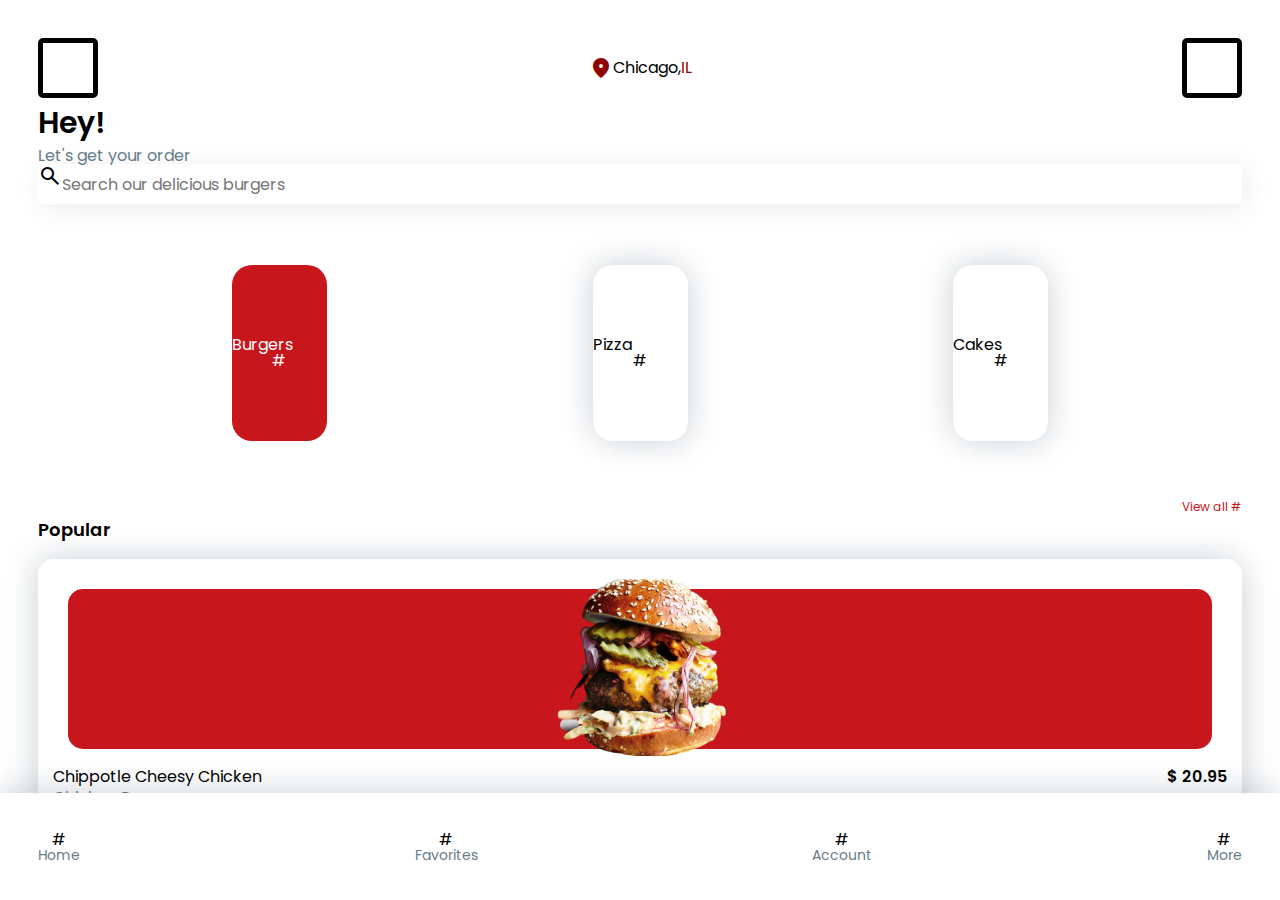
==== index.html @ 368ec83f "0.7 page" ====
<!DOCTYPE html>
<html lang="en">
<head>
    <meta charset="UTF-8">
    <meta name="viewport" content="width=device-width, initial-scale=1.0">
    <title>Burger</title>
    <link rel="stylesheet" href="reset.css">
    <link rel="stylesheet" href="https://fonts.googleapis.com/css2?family=Material+Symbols+Outlined:opsz,wght,FILL,GRAD@20..48,100..700,0..1,-50..200" />
    <link rel="stylesheet" href="style.css">
    <link rel="preconnect" href="https://fonts.googleapis.com">
<link rel="preconnect" href="https://fonts.gstatic.com" crossorigin>
<link href="https://fonts.googleapis.com/css2?family=Open+Sans:wght@400;600&family=Poppins:ital,wght@0,100;0,200;0,300;0,400;0,500;0,600;0,700;0,800;0,900;1,100;1,200;1,300;1,400;1,500;1,600;1,700;1,800;1,900&display=swap" rel="stylesheet">
</head>
<body>
    <nav>
        <ul>
            <li>
                <a href="">
                    <div class="navitem">
                        <span>#</span>
                        <p class="navtext">Home</p>
                    </div>
                </a>
            </li>
            <li>
                <a href="">
                    <div class="navitem">
                        <span>#</span>
                        <p>Favorites</p>
                    </div>
                </a>
            </li>
            <li>
                <a href="">
                    <div class="navitem">
                        <span>#</span>
                        <p>Account</p>
                    </div>
                </a>
            </li>
            <li>
                <a href="">
                    <div class="navitem">
                        <span>#</span>
                        <p>More</p>
                    </div>
                </a>
            </li>
        </ul>
    </nav>
    <div class="wrapper">
    <header>
        
        <div><button></button>
            <div class="location"><span class="material-symbols-outlined">
            location_on
            </span>Chicago, <span class="il">IL</span></div>
        <button></button></div>
    </header>
    <h1>Hey!</h1>
    <p>Let's get your order</p>
    <div class="srch"><span class="material-symbols-outlined">
        search
        </span><input type="text" placeholder="Search our delicious burgers"></div>
    <div class="sections">
        <div>
            <img src="" alt="">
            <h4>Burgers</h4>
            <span>#</span>
        </div>
        <div>
            <img src="" alt="">
            <h4>Pizza</h4>
            <span>#</span>
        </div>
        <div>
            <img src="" alt="">
            <h4>Cakes</h4>
            <span>#</span>
        </div>
    </div>
    <div class="popular">
        <h3>Popular</h3>
        <a href="#">View all <span>#</span></a>
        <div class="popcard">
            <a href="order.html">
                <div class="red"></div>
                <picture>
                    <source media="" srcset="">
                    <source media="" srcset="">
                    <img src="images/Rectangle 11.png" alt="">
                </picture>
                <h5>Chippotle Cheesy Chicken</h5>
                <p>Chicken Burger</p>
                <p class="price">$ 20.95</p>
            </a>
        </div>
    </div></div>
</body>
</html>
---- style.css ----
body {font-family: 'Poppins', Courier, monospace;}
nav>ul {
    background: #ffffff;
    display: flex;
    flex-direction: row;
    width: 100%;
    justify-content: space-between;
    overflow: hidden;
}
li {
    margin: 3%;
    display: flex;
    flex-direction: column;
    text-align: center;
}
nav {
    position: fixed;
    bottom: 0;
    width: 100%;
    box-shadow: 6px 6px 30px #435d6b25, -6px -6px 30px #435D6B25;
    overflow: hidden;
}
.location>span {color: #910203;}
h1 {
    font-weight: 600;
    font-size: 30px;
    margin: 10px 0px;
}
.location {
    display: flex;
    justify-content: center;
    align-content: center;
    align-self: center;
    align-items: center;
}
header>div {
    display: flex;
    width: 100%;
    justify-content: center;
}
header>div :nth-child(2) {margin-left: auto; margin-right: auto;}
.wrapper {margin: 3%;}
p {
    color: #667C8A;
    font-size: 16px;
}
.srch {
    background: white;
    box-shadow: 4px 4px 30px #00000015;
    border-radius: 5px;
    display: flex;
    height: 40px;
}
input {
    display: block;
    width: 100%;
}
nav>ul>li>a>div>p {font-size: 14px;}

button {
    width: 50px;
    height: 50px;
    border: solid 5px black;
    border-radius: 5px;
}
.sections {
    display: flex;
    flex-direction: row;
    margin: 5%;
    justify-content: center;
}
.sections>div {
    display: flex;
    flex-direction: column;
    justify-content: center;
    height: 176px;
    width: 95px;
    box-shadow: 6px 6px 30px #435d6b25, -6px -6px 30px #435D6B25;
    margin: auto;
    border-radius: 20px;
}
.sections>div:nth-child(1) {
    display: flex;
    flex-direction: column;
    justify-content: center;
    height: 176px;
    width: 95px;
    box-shadow: 0px 0px 0px #435d6b25, 0px 0px 0px #435D6B25;
    margin: auto;
    border-radius: 20px;
    background-color: #C8161D;
    color: white;
}
.sections>div>img {align-self: center;}
.sections>div>p {margin: auto;}
.sections>div>span {align-self: center;}
h3 {margin-top: 20px; font-weight: 600; font-size: 18px; margin-bottom: 20px;}

.popular {display: grid;
grid-template-columns: 50% 50%;}
.popular>a {color: #C8161D; text-align: end; font-size: 12px;}

.material-symbols-outlined {
  font-variation-settings:
  'FILL' 100,
  'wght' 400,
  'GRAD' 0,
  'opsz' 24
}
.popcard {grid-column-start: 1;
    grid-column-end: 3;
    box-shadow: 6px 6px 30px #435d6b25, -6px -6px 30px #435D6B25;
    border-radius: 15px;
    padding: 15px;;
}
.price {
    color: black;
    font-weight: 600;
}
.popcard>a {
    display: grid;
    grid-template-areas: 
    "a a"
    "b c"
    "d d";
    justify-content: space-between;
    gap: 5px;
}
.red {grid-area: a;}
.price {grid-area: c;}
.red {
    height: 160px;
    background: #C8161D;
    border-radius: 15px;
    margin: 15px;
}
.popcard>a>picture {grid-area: a; margin: auto;}
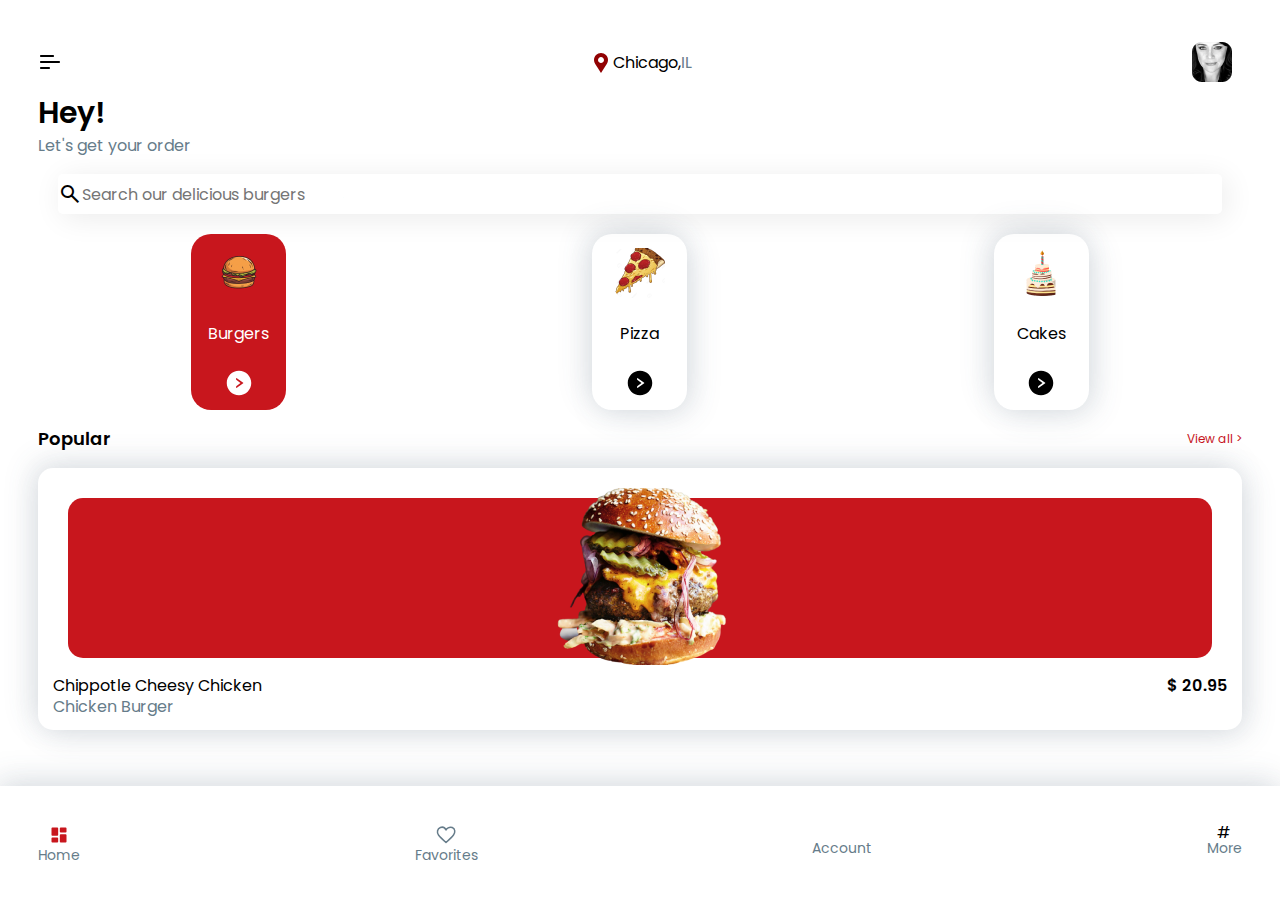
==== commit 5d707cb1: "0.98 page" ====
--- a/index.html
+++ b/index.html
@@ -17,7 +17,7 @@
             <li>
                 <a href="">
                     <div class="navitem">
-                        <span>#</span>
+                        <img src="images/ic_round-dashboard.svg" alt="">
                         <p class="navtext">Home</p>
                     </div>
                 </a>
@@ -25,7 +25,7 @@
             <li>
                 <a href="">
                     <div class="navitem">
-                        <span>#</span>
+                        <img src="images/bytesize_heart.svg" alt="">
                         <p>Favorites</p>
                     </div>
                 </a>
@@ -33,7 +33,7 @@
             <li>
                 <a href="">
                     <div class="navitem">
-                        <span>#</span>
+                        <img src="" alt="">
                         <p>Account</p>
                     </div>
                 </a>
@@ -51,11 +51,9 @@
     <div class="wrapper">
     <header>
         
-        <div><button></button>
-            <div class="location"><span class="material-symbols-outlined">
-            location_on
-            </span>Chicago, <span class="il">IL</span></div>
-        <button></button></div>
+        <div><button><img src="images/gg_menu-right.svg" alt=""></button>
+            <div class="location"><img src="images/gridicons_location.svg" alt="">Chicago, <span class="il">IL</span></div>
+        <button><img src="images/Rectangle 1.png" alt=""></button></div>
     </header>
     <h1>Hey!</h1>
     <p>Let's get your order</p>
@@ -64,24 +62,24 @@
         </span><input type="text" placeholder="Search our delicious burgers"></div>
     <div class="sections">
         <div>
-            <img src="" alt="">
+            <img src="images/Rectangle 7.png" alt="">
             <h4>Burgers</h4>
-            <span>#</span>
+            <img src="images/arrowr_copy.svg" alt="">
         </div>
         <div>
-            <img src="" alt="">
+            <img src="images/Group 2.png" alt="">
             <h4>Pizza</h4>
-            <span>#</span>
+            <img src="images/arrowr.svg" alt="">
         </div>
         <div>
-            <img src="" alt="">
+            <img src="images/cake.png" alt="">
             <h4>Cakes</h4>
-            <span>#</span>
+            <img src="images/arrowr.svg" alt="">
         </div>
     </div>
     <div class="popular">
         <h3>Popular</h3>
-        <a href="#">View all <span>#</span></a>
+        <a href="#">View all ></a>
         <div class="popcard">
             <a href="order.html">
                 <div class="red"></div>
@@ -96,5 +94,6 @@
             </a>
         </div>
     </div></div>
+    <div class="thevoid"></div>
 </body>
 </html>--- a/style.css
+++ b/style.css
@@ -19,8 +19,11 @@
     width: 100%;
     box-shadow: 6px 6px 30px #435d6b25, -6px -6px 30px #435D6B25;
     overflow: hidden;
+    /* height: 70px; */
+    display: flex;
+    justify-content: space-between;
+    align-items: center;
 }
-.location>span {color: #910203;}
 h1 {
     font-weight: 600;
     font-size: 30px;
@@ -50,6 +53,9 @@
     border-radius: 5px;
     display: flex;
     height: 40px;
+    justify-content: space-around;
+    align-items: center;
+    margin: 20px;
 }
 input {
     display: block;
@@ -60,29 +66,31 @@
 button {
     width: 50px;
     height: 50px;
-    border: solid 5px black;
+    /* border: solid 5px black; */
     border-radius: 5px;
 }
 .sections {
     display: flex;
     flex-direction: row;
-    margin: 5%;
-    justify-content: center;
+    /* margin: 5%; */
+    justify-content: space-between;
 }
 .sections>div {
     display: flex;
     flex-direction: column;
-    justify-content: center;
+    justify-content: space-around;
     height: 176px;
     width: 95px;
     box-shadow: 6px 6px 30px #435d6b25, -6px -6px 30px #435D6B25;
     margin: auto;
     border-radius: 20px;
+    align-content: center;
+    align-items: center;
 }
 .sections>div:nth-child(1) {
     display: flex;
     flex-direction: column;
-    justify-content: center;
+    justify-content: space-around;
     height: 176px;
     width: 95px;
     box-shadow: 0px 0px 0px #435d6b25, 0px 0px 0px #435D6B25;
@@ -97,7 +105,9 @@
 h3 {margin-top: 20px; font-weight: 600; font-size: 18px; margin-bottom: 20px;}
 
 .popular {display: grid;
-grid-template-columns: 50% 50%;}
+grid-template-columns: 50% 50%;
+justify-content: center;
+align-items: center;}
 .popular>a {color: #C8161D; text-align: end; font-size: 12px;}
 
 .material-symbols-outlined {
@@ -107,7 +117,8 @@
   'GRAD' 0,
   'opsz' 24
 }
-.popcard {grid-column-start: 1;
+.popcard {
+    grid-column-start: 1;
     grid-column-end: 3;
     box-shadow: 6px 6px 30px #435d6b25, -6px -6px 30px #435D6B25;
     border-radius: 15px;
@@ -134,4 +145,6 @@
     border-radius: 15px;
     margin: 15px;
 }
-.popcard>a>picture {grid-area: a; margin: auto;}+.popcard>a>picture {grid-area: a; margin: auto;}
+.thevoid {height: 70px;}
+span.il {color: #667C8A;}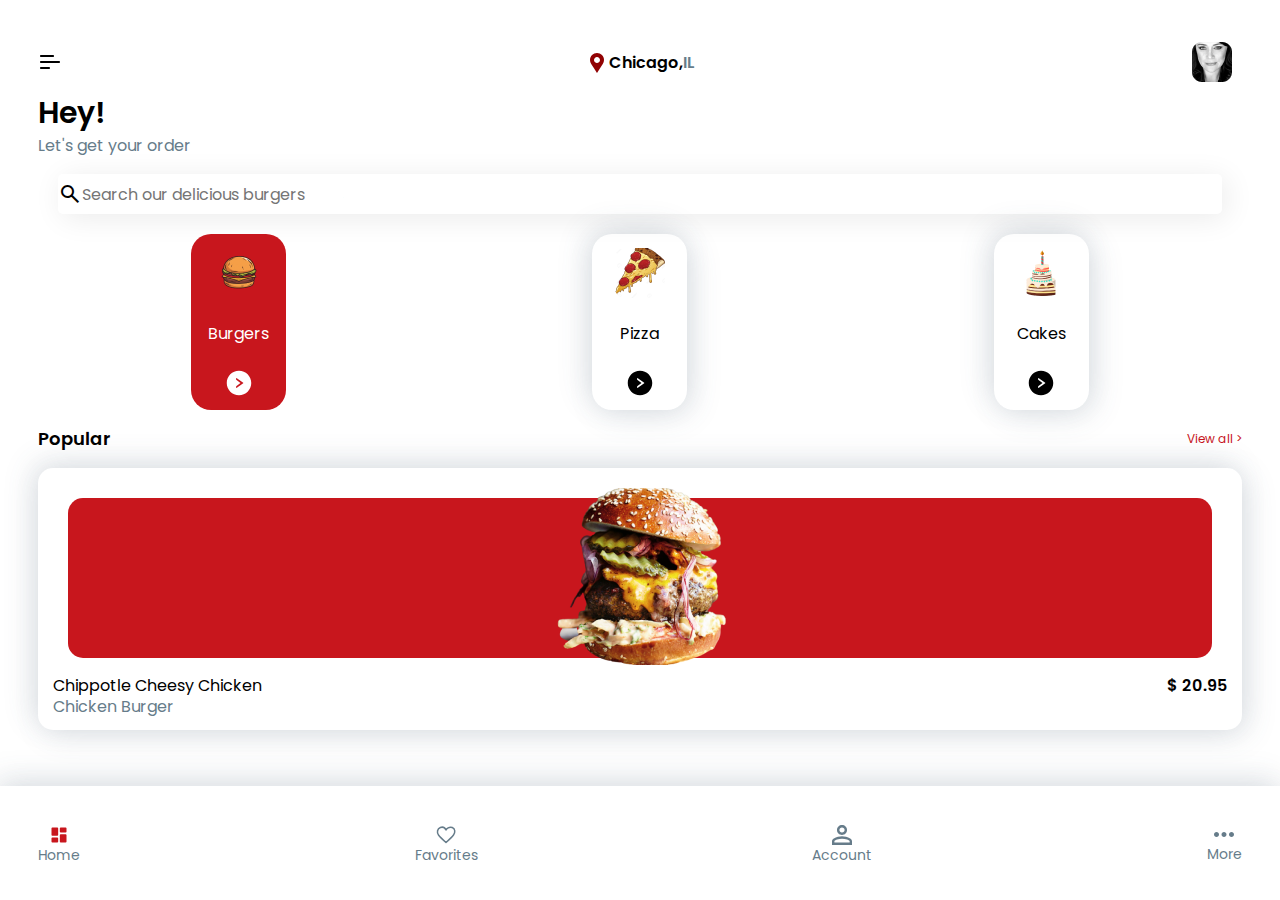
==== commit 84fb8822: "2 pages" ====
--- a/index.html
+++ b/index.html
@@ -33,7 +33,7 @@
             <li>
                 <a href="">
                     <div class="navitem">
-                        <img src="" alt="">
+                        <img src="images/acc.svg" alt="">
                         <p>Account</p>
                     </div>
                 </a>
@@ -41,7 +41,7 @@
             <li>
                 <a href="">
                     <div class="navitem">
-                        <span>#</span>
+                        <img src="images/threedo.svg" class="trd" alt="">
                         <p>More</p>
                     </div>
                 </a>
--- a/style.css
+++ b/style.css
@@ -1,3 +1,4 @@
+/* INDEX PAGE STYLES */
 body {font-family: 'Poppins', Courier, monospace;}
 nav>ul {
     background: #ffffff;
@@ -24,6 +25,7 @@
     justify-content: space-between;
     align-items: center;
 }
+.trd {margin: 7.1px;}
 h1 {
     font-weight: 600;
     font-size: 30px;
@@ -35,6 +37,7 @@
     align-content: center;
     align-self: center;
     align-items: center;
+    font-weight: 600;
 }
 header>div {
     display: flex;
@@ -147,4 +150,130 @@
 }
 .popcard>a>picture {grid-area: a; margin: auto;}
 .thevoid {height: 70px;}
-span.il {color: #667C8A;}+span.il {color: #667C8A;}
+
+
+/* ORDER PAGE STYLES AFTER THIS */
+
+
+.orheader {
+    display: flex;
+    width: 100%;
+    justify-content: space-between;
+    position: fixed;
+}
+.yeah {
+    display: flex;
+    align-content: center;
+    box-shadow: -4px -2px 15px #00000015, 4px 4px 15px #00000015;
+    border-radius: 10px;
+    justify-content: center;
+    margin: 0px 10px;
+    margin-top: 15px;
+}
+
+.yeah>img {width: 30px;}
+.outburjer {
+    display: flex;
+    flex-direction: column;
+    justify-content: center;
+    align-items: center;
+    height: 300px;
+    padding-top: 40px;
+    text-align: center;
+
+}
+.burjer {
+    border-radius: 400px;
+    box-shadow: 6px 6px 30px #00000010;
+    height: 400px;
+    width: 100%;
+    transform: translateY(-60px);
+    z-index: -1;
+    position: absolute;
+    margin-top: 370px;
+}
+
+.sq {
+    order: -1;
+    /* z-index: 2; */
+    background-color: #ffffff;
+    /* height: 200px; */
+    /* padding-bottom: 150px; */
+}
+.sml {
+    display: flex;
+    width: 100%;
+    justify-content: space-around;
+    align-items: flex-start;
+    height: 100px;
+    margin-top: 100px;
+}
+.sml>div {
+    display: flex;
+    justify-content: center;
+    border-radius: 10px;
+    box-shadow: -4px -2px 15px #00000015, 4px 4px 15px #00000015;
+    align-items: center;
+    width: 50px;
+    height: 50px;
+    align-self: flex-start;
+    background: #ffffff;
+}
+.sml :nth-child(2) {
+
+    align-self: flex-end;
+    background: #C8161D;
+    /* order: 2; */
+}
+
+
+.size>p {
+    color: black;
+}
+
+.sml :nth-child(2)>p {color: white;}
+.plusminus {
+    width: 40px;
+    height: 40px;
+    border-radius: 100%;
+    background-color: #F27D82;
+    display: flex;
+    justify-content: center;
+    align-content: center;
+    align-items: center;
+}
+.plusminus>p {
+    color: black;
+}
+.amt {
+    display: flex;
+    width: 100%;
+    justify-content: space-around;
+    align-items: center;
+    margin-top: 40px;
+}
+.cart {
+    background-color: #C8161D;
+    width: 150px;
+    display: flex;
+    justify-content: center;
+    align-items: center;
+    border-radius: 7px 0px 0px 7px;
+    color: #ffffff;
+}
+.cart>img {width: 20px; margin-right: 5px;}
+.gocart {
+    display: flex;
+    width: 100%;
+    justify-content: space-between;
+    margin-top: 40px;
+    position: fixed;
+    bottom: 30px;
+}
+
+
+.money {
+    margin-left: 20px;
+    margin-top: 5px;
+}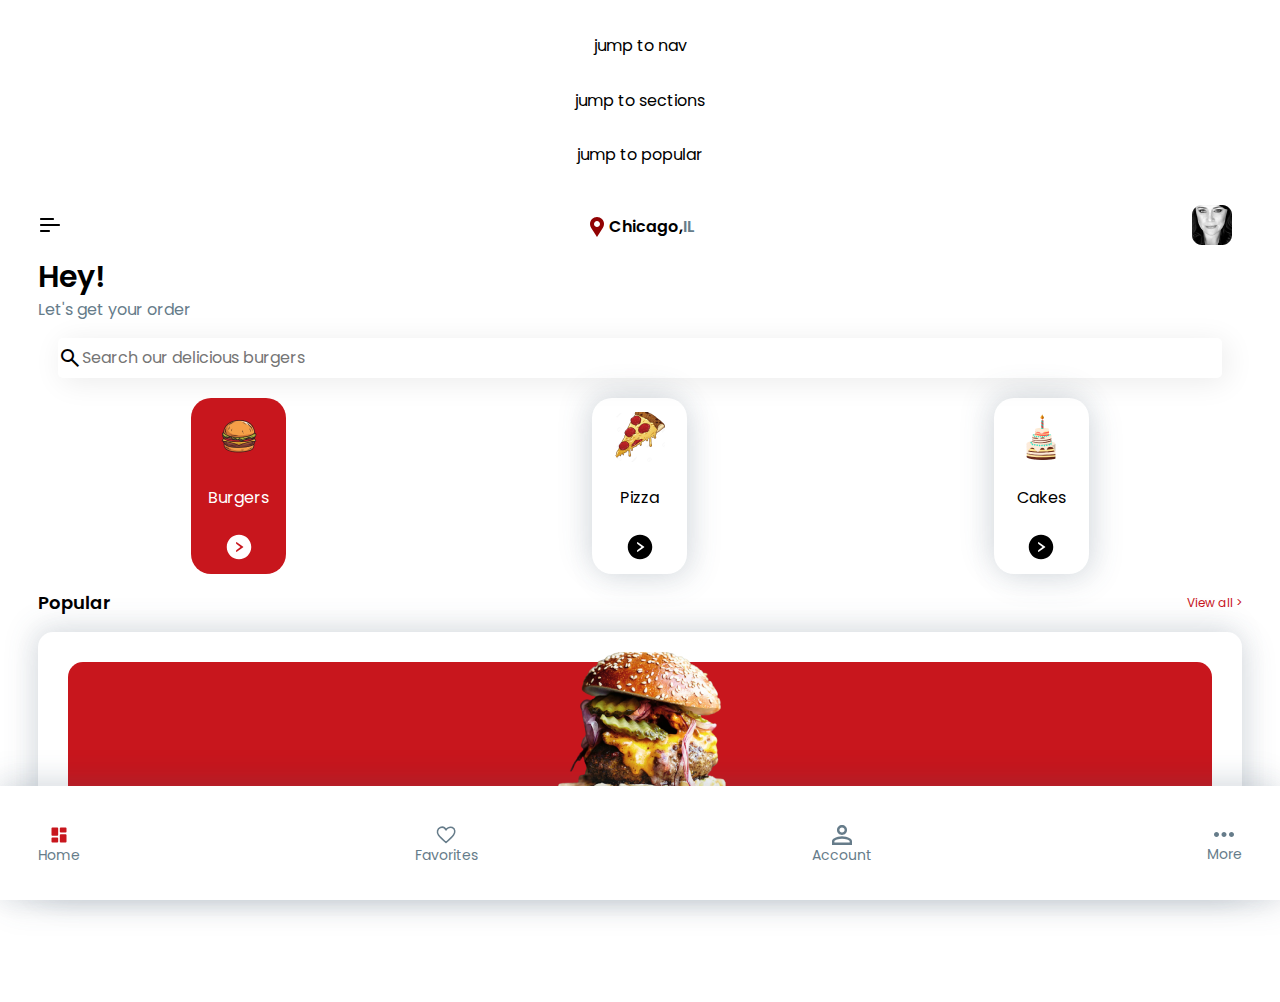
==== commit eed6a5ae: "accs and imags lelft" ====
--- a/index.html
+++ b/index.html
@@ -12,6 +12,14 @@
 <link href="https://fonts.googleapis.com/css2?family=Open+Sans:wght@400;600&family=Poppins:ital,wght@0,100;0,200;0,300;0,400;0,500;0,600;0,700;0,800;0,900;1,100;1,200;1,300;1,400;1,500;1,600;1,700;1,800;1,900&display=swap" rel="stylesheet">
 </head>
 <body>
+    <div class="hidden">
+        <ul>
+            <li><a href="">jump to nav</a></li>
+            <li><a href="">jump to sections</a></li>
+            <li><a href="">jump to popular</a></li>
+        </ul>
+    </div>
+    <!-- bottom sticky menu -->
     <nav>
         <ul>
             <li>
@@ -48,6 +56,8 @@
             </li>
         </ul>
     </nav>
+
+    <!-- margin and top part -->
     <div class="wrapper">
     <header>
         
@@ -60,7 +70,8 @@
     <div class="srch"><span class="material-symbols-outlined">
         search
         </span><input type="text" placeholder="Search our delicious burgers"></div>
-    <div class="sections">
+    <!-- sections -->
+        <div class="sections">
         <div>
             <img src="images/Rectangle 7.png" alt="">
             <h4>Burgers</h4>
@@ -77,6 +88,7 @@
             <img src="images/arrowr.svg" alt="">
         </div>
     </div>
+    <!-- popular -->
     <div class="popular">
         <h3>Popular</h3>
         <a href="#">View all ></a>
--- a/style.css
+++ b/style.css
@@ -89,6 +89,9 @@
     border-radius: 20px;
     align-content: center;
     align-items: center;
+}
+.sections>div:hover {
+    animation: 1s bounc ease-in-out;
 }
 .sections>div:nth-child(1) {
     display: flex;
@@ -184,7 +187,7 @@
 
 }
 .burjer {
-    border-radius: 400px;
+    border-radius: 100%;
     box-shadow: 6px 6px 30px #00000010;
     height: 400px;
     width: 100%;
@@ -200,6 +203,7 @@
     background-color: #ffffff;
     /* height: 200px; */
     /* padding-bottom: 150px; */
+    width: 100%;
 }
 .sml {
     display: flex;
@@ -226,7 +230,9 @@
     background: #C8161D;
     /* order: 2; */
 }
-
+.sml :nth-child(1) {animation: appear 0.5s ease-in-out;}
+.sml :nth-child(2) {animation: appear 0.7s ease-in-out;}
+.sml :nth-child(3) {animation: appear 0.9s ease-in-out;}
 
 .size>p {
     color: black;
@@ -276,4 +282,99 @@
 .money {
     margin-left: 20px;
     margin-top: 5px;
-}+}
+
+@keyframes bounc {0%{} 10% {transform: translateY(-20px);} 50% {transform: translateY(10px);} 90% {transform: translateY(0px);}}
+
+
+/* CART BELOW */
+.aeaeae {
+    width: 100%;
+    display: flex;
+
+    justify-content: space-between;
+}
+.aeaeae>.yeah>img {
+    transform: rotateZ(90deg)
+}
+.cartcard {
+    box-shadow: 4px 4px 20px #00000010, -4px -4px 20px #00000010;
+    /* height: 120px; */
+    display: grid;
+    grid-template-areas: "a b c"
+    "a d e";
+    justify-content: space-around;
+    align-items: center;
+    margin: 15px 5px;
+    border-radius: 10px;
+}
+.cartcard>img {
+    grid-area: a;
+    width: 100px;
+    align-self: center;
+    margin: 10px;
+}
+.cartcard>p {
+    color: black;
+    font-weight: 500;
+
+    grid-area: b;
+}
+.cartcard>.amt {
+
+    grid-area: d;
+    border: 1px solid #F2F5F8;
+    width: 80px;
+}
+.cartcard>.moner {
+    grid-area: e;
+}
+.cartcard>.amt>span {
+    color: #C8161D;
+}
+.cartcard>.amt>p {
+    color: black;
+}
+.blackbutton {
+    display: flex;
+    width: 86%;
+
+    margin: 10px;
+    background: black;
+    color: #ffffff;
+    padding: 20px;
+    border-radius: 10px;
+    align-items: center;
+    justify-content: center; 
+}
+.bill {
+    display: grid;
+    grid-template-columns: auto auto;
+    border-top: #F2F5F8 solid 1px;
+    margin: 15px;
+    padding-top: 20px;
+}
+.bill>.standingonbusiness {
+    color: black;
+    font-weight: 500;
+    text-align: right;
+}
+.bill>h4 {
+    font-weight: 600;
+    margin: 30px 0px;
+}
+.bill>p {
+    margin: 10px 0px;
+}
+.redbutton {
+    background: #C8161D;
+    color: #ffffff;
+    padding: 20px;
+    margin: 10px;
+    border-radius: 10px;
+    display: flex;
+    justify-content: center;
+    margin-top: 40px;
+}
+
+@keyframes appear {0%{transform:scale(0.1);} 70%{transform:scale(1.1);} 100%{transform:scale(1);}}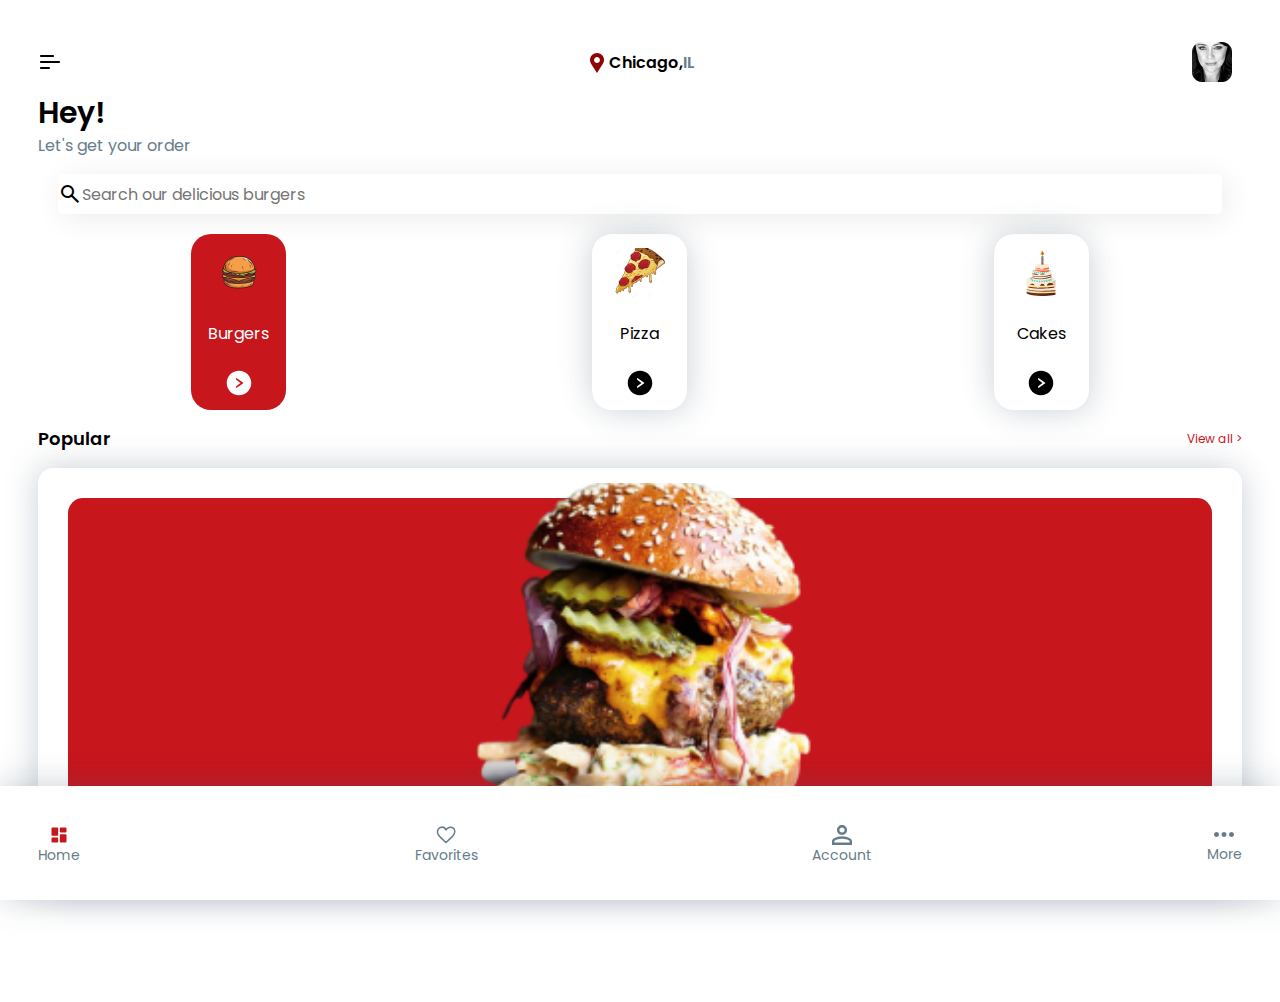
==== commit 096b959b: "done" ====
--- a/index.html
+++ b/index.html
@@ -14,13 +14,13 @@
 <body>
     <div class="hidden">
         <ul>
-            <li><a href="">jump to nav</a></li>
-            <li><a href="">jump to sections</a></li>
-            <li><a href="">jump to popular</a></li>
+            <li><a href="#nav">jump to nav</a></li>
+            <li><a href="#sec">jump to sections</a></li>
+            <li><a href="#pop">jump to popular</a></li>
         </ul>
     </div>
     <!-- bottom sticky menu -->
-    <nav>
+    <nav id="nav">
         <ul>
             <li>
                 <a href="">
@@ -61,19 +61,19 @@
     <div class="wrapper">
     <header>
         
-        <div><button><img src="images/gg_menu-right.svg" alt=""></button>
-            <div class="location"><img src="images/gridicons_location.svg" alt="">Chicago, <span class="il">IL</span></div>
+        <div><button><img src="images/gg_menu-right.svg" alt="menu"></button>
+            <div class="location"><img src="images/gridicons_location.svg" alt="location pin">Chicago, <span class="il">IL</span></div>
         <button><img src="images/Rectangle 1.png" alt=""></button></div>
     </header>
     <h1>Hey!</h1>
     <p>Let's get your order</p>
     <div class="srch"><span class="material-symbols-outlined">
         search
-        </span><input type="text" placeholder="Search our delicious burgers"></div>
+        </span><input aria-role="searchbox" type="text" placeholder="Search our delicious burgers"></div>
     <!-- sections -->
-        <div class="sections">
+        <div class="sections" id="sec">
         <div>
-            <img src="images/Rectangle 7.png" alt="">
+            <img src="images/Rectangle 7.png" alt="picture of a burger">
             <h4>Burgers</h4>
             <img src="images/arrowr_copy.svg" alt="">
         </div>
@@ -89,14 +89,14 @@
         </div>
     </div>
     <!-- popular -->
-    <div class="popular">
+    <div class="popular" id="pop">
         <h3>Popular</h3>
         <a href="#">View all ></a>
         <div class="popcard">
             <a href="order.html">
                 <div class="red"></div>
                 <picture>
-                    <source media="" srcset="">
+                    <source media="(min-width: 1200px)" srcset="images/Rectangle11-350_x_350.png">
                     <source media="" srcset="">
                     <img src="images/Rectangle 11.png" alt="">
                 </picture>
--- a/style.css
+++ b/style.css
@@ -146,7 +146,7 @@
 .red {grid-area: a;}
 .price {grid-area: c;}
 .red {
-    height: 160px;
+    /* height: 160px; */
     background: #C8161D;
     border-radius: 15px;
     margin: 15px;
@@ -377,4 +377,5 @@
     margin-top: 40px;
 }
 
-@keyframes appear {0%{transform:scale(0.1);} 70%{transform:scale(1.1);} 100%{transform:scale(1);}}+@keyframes appear {0%{transform:scale(0.1);} 70%{transform:scale(1.1);} 100%{transform:scale(1);}}
+.hidden {display: none;}